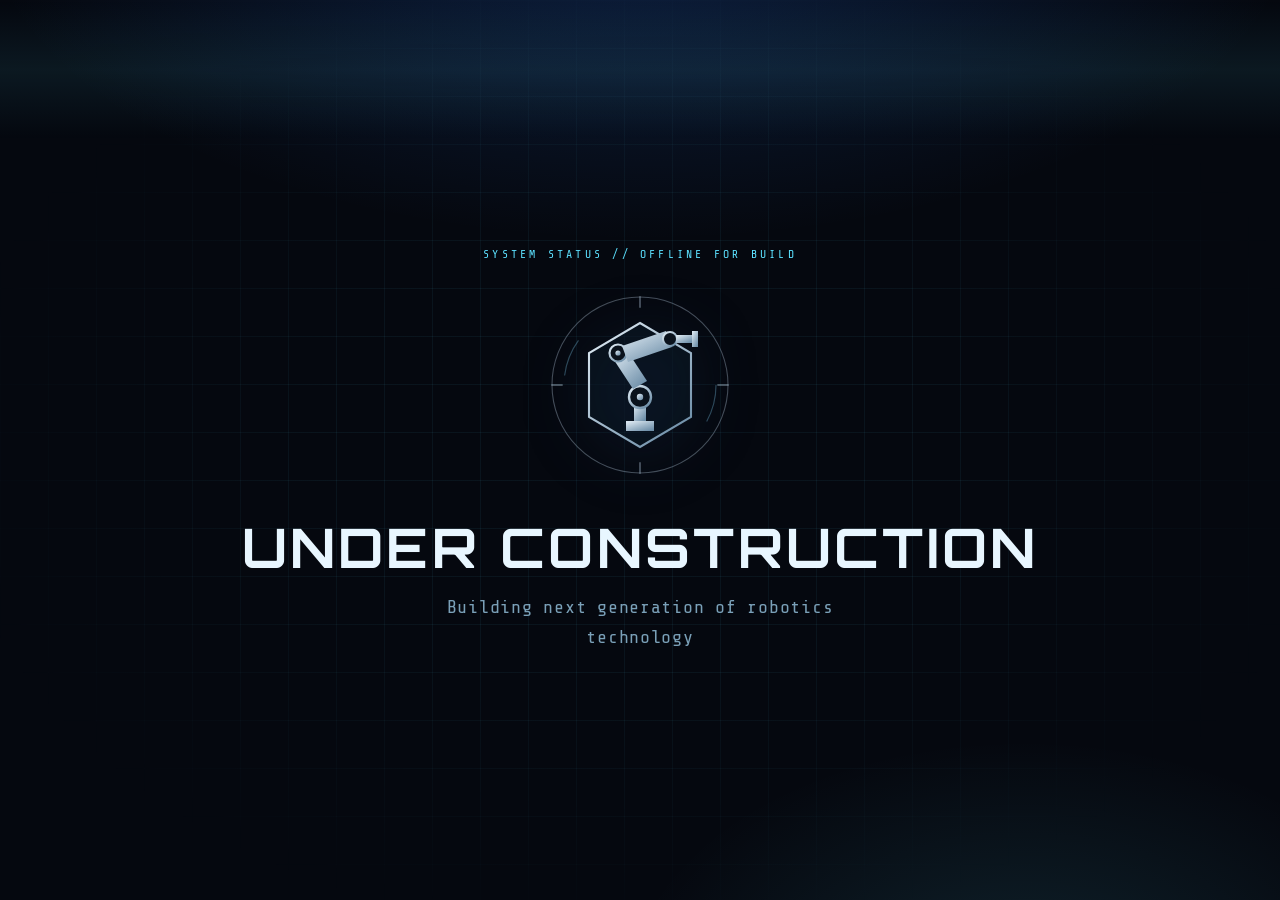
==== index.html @ 6ea4368a "Add robotics under-construction landing page. Co-authored-by: Cursor <cursoragent@cursor.com>" ====
<!DOCTYPE html>
<html lang="en">
  <head>
    <meta charset="UTF-8" />
    <meta name="viewport" content="width=device-width, initial-scale=1.0" />
    <title>Under Construction — Next Generation Robotics</title>
    <meta
      name="description"
      content="Under construction. Building the next generation of robotics technology."
    />
    <link rel="preconnect" href="https://fonts.googleapis.com" />
    <link rel="preconnect" href="https://fonts.gstatic.com" crossorigin />
    <link
      href="https://fonts.googleapis.com/css2?family=Orbitron:wght@500;700&family=Share+Tech+Mono&display=swap"
      rel="stylesheet"
    />
    <link rel="stylesheet" href="styles.css" />
  </head>
  <body>
    <div class="grid" aria-hidden="true"></div>
    <div class="scan" aria-hidden="true"></div>

    <main class="stage">
      <p class="status">SYSTEM STATUS // OFFLINE FOR BUILD</p>

      <svg class="mark" viewBox="0 0 200 200" role="img" aria-label="Robotics mark">
        <defs>
          <linearGradient id="steel" x1="16%" y1="6%" x2="88%" y2="94%">
            <stop offset="0%" stop-color="#d7e4ee" />
            <stop offset="100%" stop-color="#6d8ea8" />
          </linearGradient>
        </defs>
        <circle cx="100" cy="100" r="88" fill="none" stroke="rgba(168, 190, 208, 0.38)" stroke-width="1.1" />
        <path
          d="M100 12 v10 M188 100 h-10 M100 188 v-10 M12 100 h10"
          fill="none"
          stroke="rgba(168, 190, 208, 0.55)"
          stroke-width="1.35"
          stroke-linecap="square"
        />
        <circle class="orbit" cx="100" cy="100" r="76" />
        <polygon
          points="100,38 151,68 151,132 100,162 49,132 49,68"
          fill="rgba(12, 24, 38, 0.55)"
          stroke="url(#steel)"
          stroke-width="2.1"
        />
        <!-- pedestal -->
        <rect x="86" y="136" width="28" height="10" fill="url(#steel)" />
        <rect x="94" y="118" width="12" height="18" fill="url(#steel)" />
        <!-- shoulder -->
        <circle cx="100" cy="112" r="11" fill="#0a121c" stroke="url(#steel)" stroke-width="2.4" />
        <circle cx="100" cy="112" r="3.2" fill="url(#steel)" />
        <!-- upper arm -->
        <path d="M93 104 L72 72 L86 64 L107 96 Z" fill="url(#steel)" />
        <!-- elbow -->
        <circle cx="78" cy="68" r="8.5" fill="#0a121c" stroke="url(#steel)" stroke-width="2.2" />
        <circle cx="78" cy="68" r="2.6" fill="url(#steel)" />
        <!-- forearm -->
        <path d="M82 61 L126 46 L132 62 L88 77 Z" fill="url(#steel)" />
        <!-- wrist -->
        <circle cx="130" cy="54" r="7" fill="#0a121c" stroke="url(#steel)" stroke-width="2" />
        <!-- tool -->
        <path d="M136 50 h16 v8 h-16 z" fill="url(#steel)" />
        <path d="M152 46 h6 v16 h-6 z" fill="url(#steel)" />
      </svg>

      <h1>Under construction</h1>
      <p class="tagline">Building next generation of robotics technology</p>
    </main>
  </body>
</html>
---- styles.css ----
:root {
  --bg: #05080f;
  --fg: #e8f6ff;
  --muted: #7aa0b8;
  --cyan: #5ce1ff;
  --blue: #2d7dff;
}

*,
*::before,
*::after {
  box-sizing: border-box;
}

html,
body {
  margin: 0;
  min-height: 100%;
}

body {
  min-height: 100vh;
  color: var(--fg);
  background:
    radial-gradient(1200px 600px at 50% -10%, rgba(45, 125, 255, 0.22), transparent 55%),
    radial-gradient(800px 500px at 80% 110%, rgba(92, 225, 255, 0.12), transparent 50%),
    var(--bg);
  font-family: "Share Tech Mono", ui-monospace, monospace;
  overflow: hidden;
}

.grid {
  position: fixed;
  inset: 0;
  background-image:
    linear-gradient(rgba(92, 225, 255, 0.06) 1px, transparent 1px),
    linear-gradient(90deg, rgba(92, 225, 255, 0.06) 1px, transparent 1px);
  background-size: 48px 48px;
  mask-image: radial-gradient(ellipse at center, black 35%, transparent 78%);
  pointer-events: none;
}

.scan {
  position: fixed;
  left: 0;
  right: 0;
  height: 140px;
  background: linear-gradient(
    to bottom,
    transparent,
    rgba(92, 225, 255, 0.08),
    transparent
  );
  animation: sweep 6.5s linear infinite;
  pointer-events: none;
}

@keyframes sweep {
  from {
    transform: translateY(-140px);
  }
  to {
    transform: translateY(100vh);
  }
}

.stage {
  position: relative;
  z-index: 1;
  min-height: 100vh;
  display: flex;
  flex-direction: column;
  align-items: center;
  justify-content: center;
  padding: 2rem;
  text-align: center;
}

.status {
  margin: 0 0 1.5rem;
  letter-spacing: 0.28em;
  font-size: 0.72rem;
  color: var(--cyan);
}

.mark {
  width: min(200px, 48vw);
  height: auto;
  margin-bottom: 1.75rem;
  filter: drop-shadow(0 10px 28px rgba(20, 40, 70, 0.45));
}

.orbit {
  fill: none;
  stroke: rgba(106, 168, 200, 0.4);
  stroke-width: 1.15;
  stroke-dasharray: 38 210;
  transform-origin: 100px 100px;
  animation: spin 28s linear infinite;
}

@keyframes spin {
  to {
    transform: rotate(360deg);
  }
}

h1 {
  margin: 0 0 0.75rem;
  font-family: Orbitron, sans-serif;
  font-weight: 700;
  font-size: clamp(1.8rem, 5vw, 3.4rem);
  letter-spacing: 0.06em;
  text-transform: uppercase;
}

.tagline {
  margin: 0;
  max-width: 28rem;
  color: var(--muted);
  font-size: clamp(0.95rem, 2.2vw, 1.15rem);
  line-height: 1.6;
  letter-spacing: 0.04em;
}

@media (prefers-reduced-motion: reduce) {
  .scan,
  .orbit {
    animation: none;
  }
}
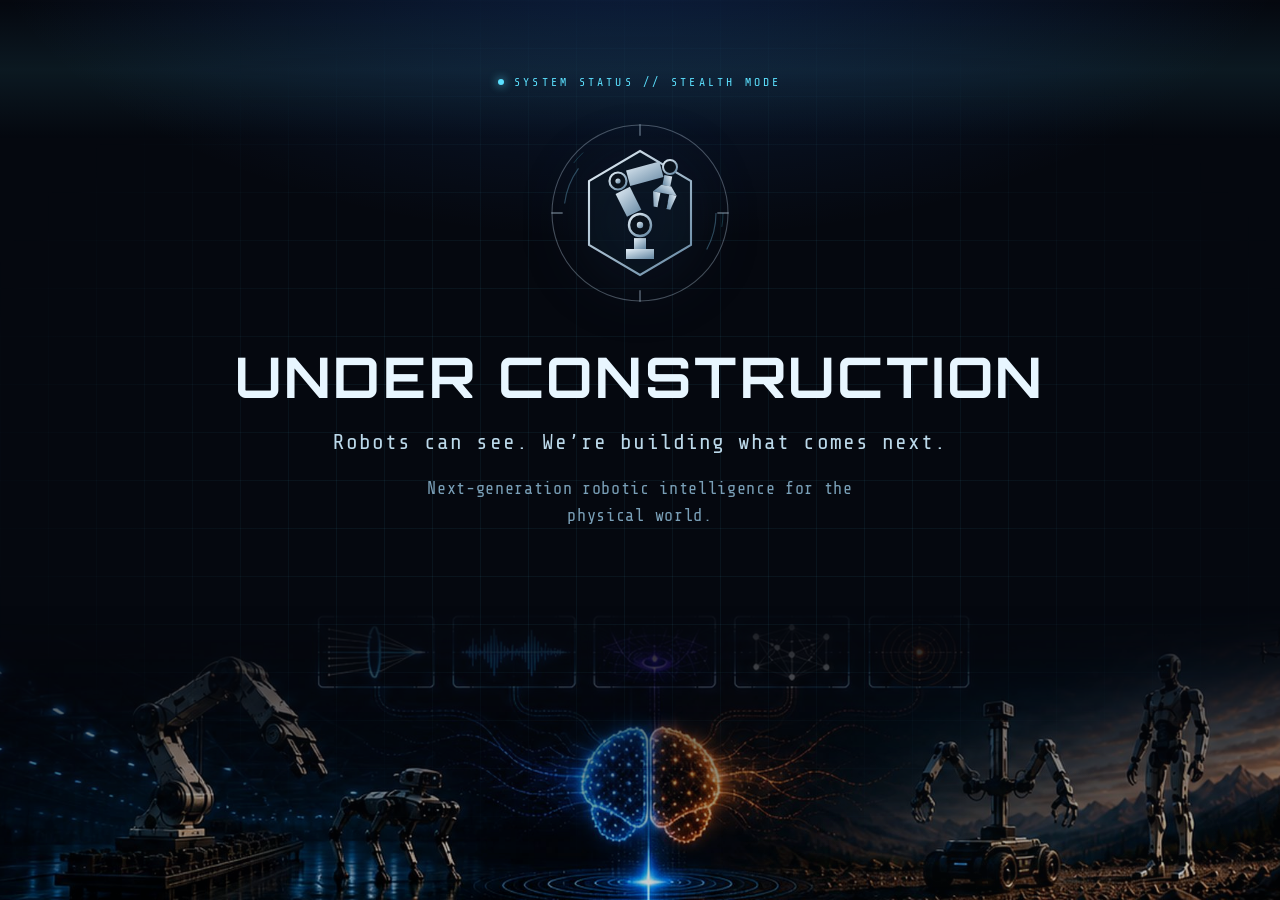
==== commit fba3ab3f: "Refresh the landing page around the new brand artwork. Swap the placeholder arm for the parallel-jaw" ====
--- a/index.html
+++ b/index.html
@@ -3,11 +3,23 @@
   <head>
     <meta charset="UTF-8" />
     <meta name="viewport" content="width=device-width, initial-scale=1.0" />
-    <title>Under Construction — Next Generation Robotics</title>
+    <title>Percere AI — Under construction</title>
     <meta
       name="description"
-      content="Under construction. Building the next generation of robotics technology."
+      content="Robots can see. We’re building what comes next. Next-generation robotic intelligence for the physical world."
     />
+    <meta name="theme-color" content="#05080f" />
+
+    <meta property="og:type" content="website" />
+    <meta property="og:title" content="Percere AI" />
+    <meta
+      property="og:description"
+      content="Robots can see. We’re building what comes next. Next-generation robotic intelligence for the physical world."
+    />
+    <meta property="og:image" content="assets/og.jpg" />
+    <meta name="twitter:card" content="summary_large_image" />
+
+    <link rel="icon" href="assets/mark.svg" type="image/svg+xml" />
     <link rel="preconnect" href="https://fonts.googleapis.com" />
     <link rel="preconnect" href="https://fonts.gstatic.com" crossorigin />
     <link
@@ -21,15 +33,16 @@
     <div class="scan" aria-hidden="true"></div>
 
     <main class="stage">
-      <p class="status">SYSTEM STATUS // OFFLINE FOR BUILD</p>
+      <p class="status">System status // Stealth mode</p>
 
-      <svg class="mark" viewBox="0 0 200 200" role="img" aria-label="Robotics mark">
+      <svg class="mark" viewBox="0 0 200 200" role="img" aria-label="Percere robotics mark">
         <defs>
           <linearGradient id="steel" x1="16%" y1="6%" x2="88%" y2="94%">
             <stop offset="0%" stop-color="#d7e4ee" />
             <stop offset="100%" stop-color="#6d8ea8" />
           </linearGradient>
         </defs>
+
         <circle cx="100" cy="100" r="88" fill="none" stroke="rgba(168, 190, 208, 0.38)" stroke-width="1.1" />
         <path
           d="M100 12 v10 M188 100 h-10 M100 188 v-10 M12 100 h10"
@@ -39,34 +52,54 @@
           stroke-linecap="square"
         />
         <circle class="orbit" cx="100" cy="100" r="76" />
+        <circle class="orbit orbit--outer" cx="100" cy="100" r="83" />
+
         <polygon
           points="100,38 151,68 151,132 100,162 49,132 49,68"
           fill="rgba(12, 24, 38, 0.55)"
           stroke="url(#steel)"
           stroke-width="2.1"
         />
+
         <!-- pedestal -->
         <rect x="86" y="136" width="28" height="10" fill="url(#steel)" />
-        <rect x="94" y="118" width="12" height="18" fill="url(#steel)" />
+        <rect x="94" y="125.1" width="12" height="10.9" fill="url(#steel)" />
+
         <!-- shoulder -->
         <circle cx="100" cy="112" r="11" fill="#0a121c" stroke="url(#steel)" stroke-width="2.4" />
         <circle cx="100" cy="112" r="3.2" fill="url(#steel)" />
+
         <!-- upper arm -->
-        <path d="M93 104 L72 72 L86 64 L107 96 Z" fill="url(#steel)" />
+        <polygon points="86.99,103.86 101.30,96.70 89.86,73.82 75.55,80.98" fill="url(#steel)" />
+
         <!-- elbow -->
         <circle cx="78" cy="68" r="8.5" fill="#0a121c" stroke="url(#steel)" stroke-width="2.2" />
         <circle cx="78" cy="68" r="2.6" fill="url(#steel)" />
+
         <!-- forearm -->
-        <path d="M82 61 L126 46 L132 62 L88 77 Z" fill="url(#steel)" />
+        <polygon points="86.06,57.54 119.33,48.58 123.49,64.04 90.22,73.00" fill="url(#steel)" />
+
         <!-- wrist -->
         <circle cx="130" cy="54" r="7" fill="#0a121c" stroke="url(#steel)" stroke-width="2" />
-        <!-- tool -->
-        <path d="M136 50 h16 v8 h-16 z" fill="url(#steel)" />
-        <path d="M152 46 h6 v16 h-6 z" fill="url(#steel)" />
+
+        <!-- parallel jaw gripper -->
+        <g transform="translate(130,54) rotate(101)">
+          <rect x="8.9" y="-4" width="10.1" height="8" fill="url(#steel)" />
+          <polygon points="19,-5 27,-12 27,12 19,5" fill="url(#steel)" />
+          <polygon points="27,-12 42,-8.5 42,-4.5 27,-4.5" fill="url(#steel)" />
+          <polygon points="27,12 42,8.5 42,4.5 27,4.5" fill="url(#steel)" />
+          <rect x="35" y="-4.5" width="6" height="2.2" fill="#0a121c" opacity="0.75" />
+          <rect x="35" y="2.3" width="6" height="2.2" fill="#0a121c" opacity="0.75" />
+        </g>
       </svg>
 
       <h1>Under construction</h1>
-      <p class="tagline">Building next generation of robotics technology</p>
+      <p class="lede">Robots can see. We’re building what comes next.</p>
+      <p class="tagline">Next-generation robotic intelligence for the physical world.</p>
     </main>
+
+    <div class="horizon" aria-hidden="true">
+      <img src="assets/horizon.jpg" alt="" />
+    </div>
   </body>
 </html>
--- a/styles.css
+++ b/styles.css
@@ -4,6 +4,7 @@
   --muted: #7aa0b8;
   --cyan: #5ce1ff;
   --blue: #2d7dff;
+  --horizon-h: clamp(150px, 23vw, 320px);
 }
 
 *,
@@ -26,7 +27,7 @@
     radial-gradient(800px 500px at 80% 110%, rgba(92, 225, 255, 0.12), transparent 50%),
     var(--bg);
   font-family: "Share Tech Mono", ui-monospace, monospace;
-  overflow: hidden;
+  overflow-x: hidden;
 }
 
 .grid {
@@ -53,6 +54,7 @@
   );
   animation: sweep 6.5s linear infinite;
   pointer-events: none;
+  z-index: 3;
 }
 
 @keyframes sweep {
@@ -64,23 +66,79 @@
   }
 }
 
+/* The robot lineup from the brand banner, surfacing out of the dark at the
+   foot of the page. */
+.horizon {
+  position: fixed;
+  left: 0;
+  right: 0;
+  bottom: 0;
+  height: var(--horizon-h);
+  pointer-events: none;
+  mask-image: linear-gradient(to bottom, transparent 0%, rgba(0, 0, 0, 0.55) 42%, black 100%);
+}
+
+.horizon img {
+  width: 100%;
+  height: 100%;
+  object-fit: cover;
+  /* Biased right of centre so narrow viewports crop into the brain and the
+     robots rather than the empty factory depth on the left. */
+  object-position: 62% 50%;
+  opacity: 0.85;
+}
+
 .stage {
   position: relative;
-  z-index: 1;
+  z-index: 2;
   min-height: 100vh;
   display: flex;
   flex-direction: column;
   align-items: center;
   justify-content: center;
-  padding: 2rem;
+  padding: 2rem clamp(1.1rem, 5vw, 2rem) calc(var(--horizon-h) + 2rem);
   text-align: center;
 }
 
+/* Centred flex items size to their content, so without this the headline
+   refuses to wrap and drags the layout wider than the viewport. */
+.stage > * {
+  max-width: 100%;
+}
+
 .status {
+  display: inline-flex;
+  align-items: center;
+  gap: 0.6rem;
   margin: 0 0 1.5rem;
   letter-spacing: 0.28em;
-  font-size: 0.72rem;
+  text-transform: uppercase;
+  /* Scales down on narrow screens so the full status string stays on one
+     line rather than breaking mid-phrase. */
+  font-size: clamp(0.58rem, 2.2vw, 0.72rem);
   color: var(--cyan);
+}
+
+.status::before {
+  content: "";
+  width: 6px;
+  height: 6px;
+  border-radius: 50%;
+  background: var(--cyan);
+  box-shadow: 0 0 10px var(--cyan);
+  animation: pulse 2.4s ease-in-out infinite;
+}
+
+@keyframes pulse {
+  0%,
+  100% {
+    opacity: 1;
+    transform: scale(1);
+  }
+  50% {
+    opacity: 0.35;
+    transform: scale(0.7);
+  }
 }
 
 .mark {
@@ -99,6 +157,14 @@
   animation: spin 28s linear infinite;
 }
 
+.orbit--outer {
+  stroke: rgba(92, 225, 255, 0.24);
+  stroke-width: 0.9;
+  stroke-dasharray: 14 300;
+  animation-duration: 44s;
+  animation-direction: reverse;
+}
+
 @keyframes spin {
   to {
     transform: rotate(360deg);
@@ -106,26 +172,36 @@
 }
 
 h1 {
-  margin: 0 0 0.75rem;
+  margin: 0 0 0.9rem;
   font-family: Orbitron, sans-serif;
   font-weight: 700;
-  font-size: clamp(1.8rem, 5vw, 3.4rem);
-  letter-spacing: 0.06em;
+  font-size: clamp(1.5rem, 6.4vw, 3.5rem);
+  letter-spacing: 0.05em;
   text-transform: uppercase;
+  overflow-wrap: break-word;
+}
+
+.lede {
+  margin: 0 0 1.1rem;
+  width: 40rem;
+  font-size: clamp(1.02rem, 2.6vw, 1.35rem);
+  line-height: 1.5;
+  letter-spacing: 0.05em;
+  color: #bcd9ea;
 }
 
 .tagline {
   margin: 0;
-  max-width: 28rem;
+  width: 30rem;
   color: var(--muted);
-  font-size: clamp(0.95rem, 2.2vw, 1.15rem);
+  font-size: clamp(0.9rem, 2.1vw, 1.05rem);
   line-height: 1.6;
   letter-spacing: 0.04em;
 }
-
 @media (prefers-reduced-motion: reduce) {
   .scan,
-  .orbit {
+  .orbit,
+  .status::before {
     animation: none;
   }
 }
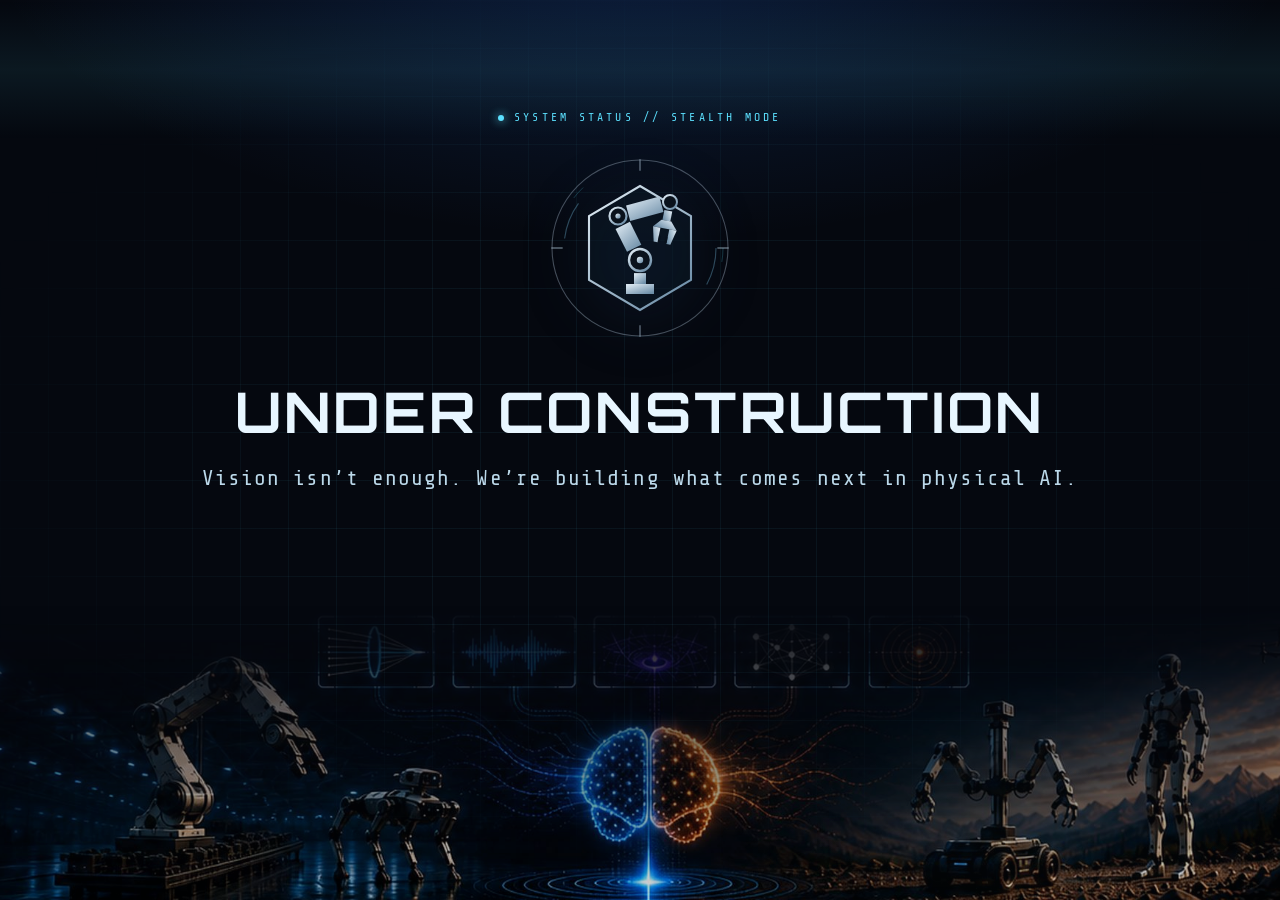
==== commit fa5ce513: "Tighten the landing copy to a single lede. Drop the tagline and replace the vision line so the page " ====
--- a/index.html
+++ b/index.html
@@ -6,7 +6,7 @@
     <title>Percere AI — Under construction</title>
     <meta
       name="description"
-      content="Robots can see. We’re building what comes next. Next-generation robotic intelligence for the physical world."
+      content="Vision isn’t enough. We’re building what comes next in physical AI."
     />
     <meta name="theme-color" content="#05080f" />
 
@@ -14,7 +14,7 @@
     <meta property="og:title" content="Percere AI" />
     <meta
       property="og:description"
-      content="Robots can see. We’re building what comes next. Next-generation robotic intelligence for the physical world."
+      content="Vision isn’t enough. We’re building what comes next in physical AI."
     />
     <meta property="og:image" content="assets/og.jpg" />
     <meta name="twitter:card" content="summary_large_image" />
@@ -94,8 +94,7 @@
       </svg>
 
       <h1>Under construction</h1>
-      <p class="lede">Robots can see. We’re building what comes next.</p>
-      <p class="tagline">Next-generation robotic intelligence for the physical world.</p>
+      <p class="lede">Vision isn’t enough. We’re building what comes next in physical AI.</p>
     </main>
 
     <div class="horizon" aria-hidden="true">
--- a/styles.css
+++ b/styles.css
@@ -182,22 +182,17 @@
 }
 
 .lede {
-  margin: 0 0 1.1rem;
-  width: 40rem;
+  margin: 0;
+  width: 58rem;
   font-size: clamp(1.02rem, 2.6vw, 1.35rem);
   line-height: 1.5;
   letter-spacing: 0.05em;
   color: #bcd9ea;
-}
-
-.tagline {
-  margin: 0;
-  width: 30rem;
-  color: var(--muted);
-  font-size: clamp(0.9rem, 2.1vw, 1.05rem);
-  line-height: 1.6;
-  letter-spacing: 0.04em;
-}
+  /* Keeps "AI." from being orphaned on its own line when the sentence does
+     have to wrap on narrower viewports. */
+  text-wrap: balance;
+}
+
 @media (prefers-reduced-motion: reduce) {
   .scan,
   .orbit,
